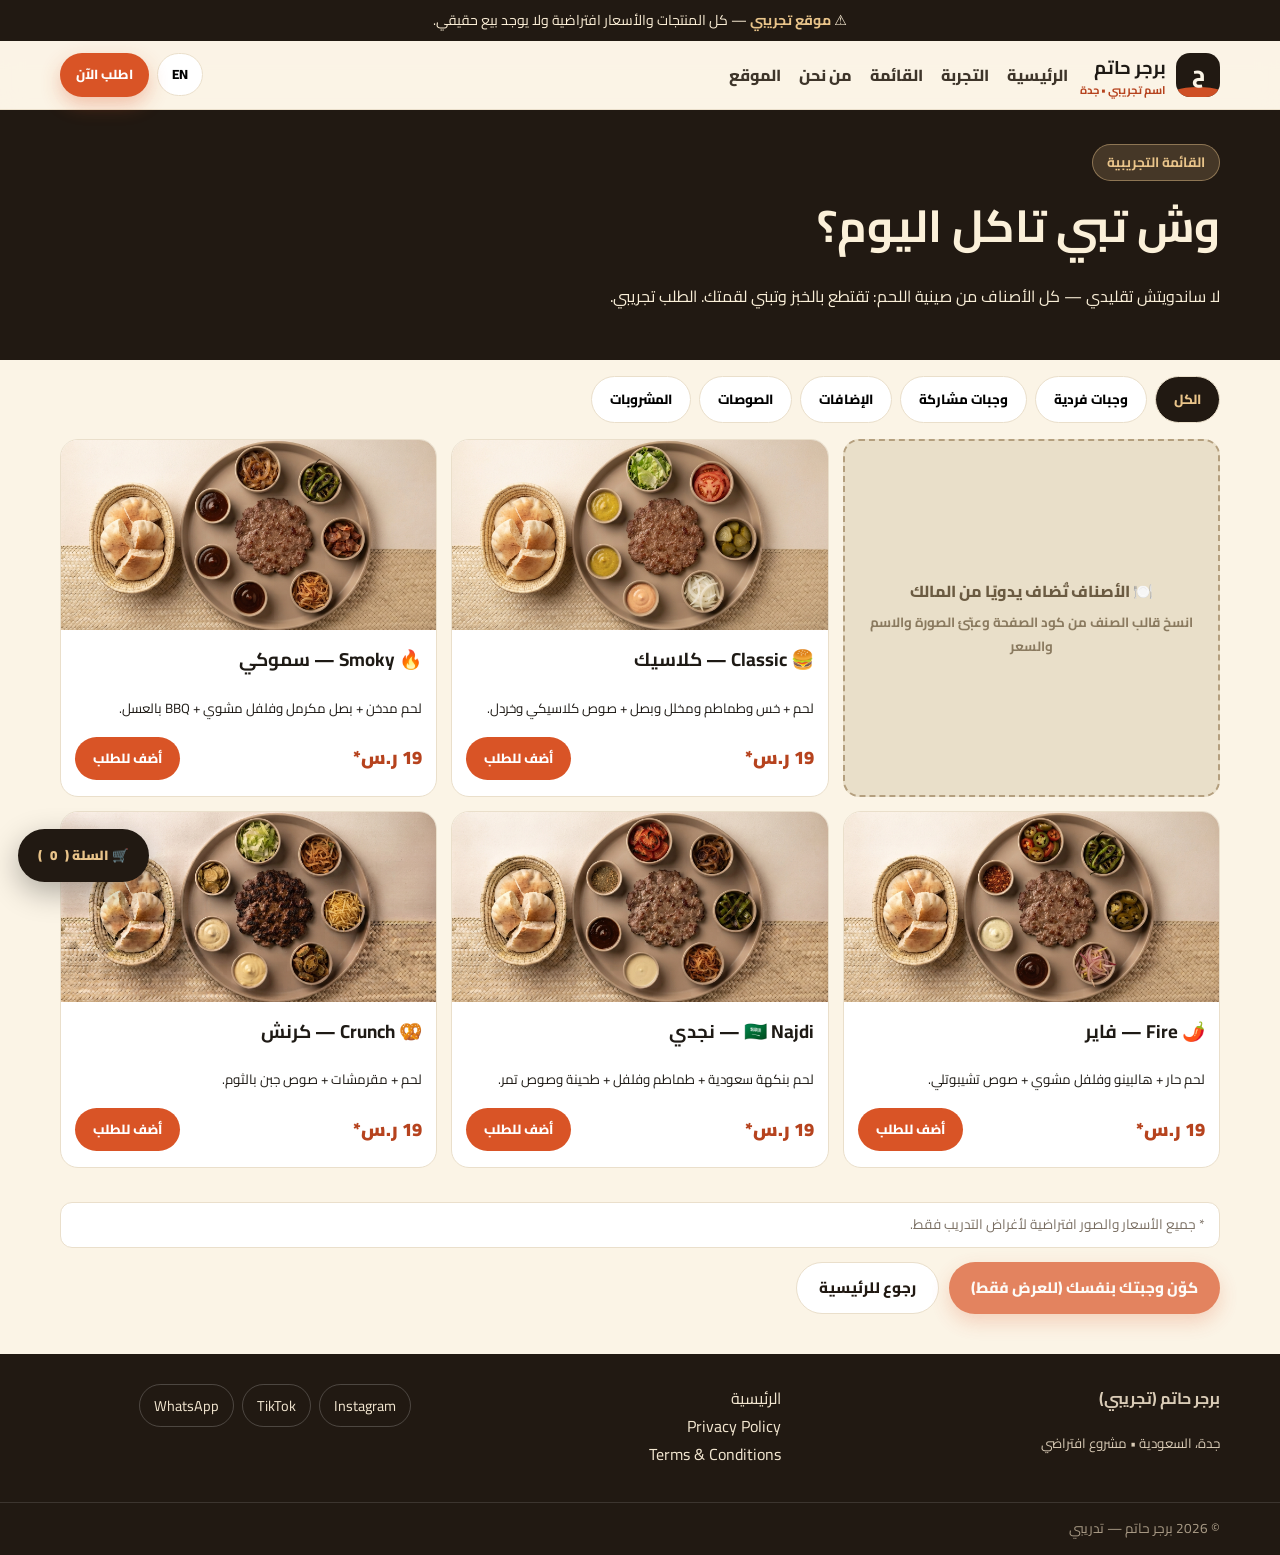
==== menu.html @ 6b9f1166 "استرجاع صندوق ملاحظة الأصناف (تراجع عن الحذف)" ====
<!doctype html>
<html lang="ar" dir="rtl">
<head>
<meta charset="utf-8">
<meta name="viewport" content="width=device-width,initial-scale=1">
<title>القائمة | برجر حاتم برجر جدة (تجريبي)</title>
<meta name="description" content="قائمة تجريبية: وجبات فردية ومشاركة وإضافات وصوصات ومشروبات. الأسعار افتراضية.">
<link href="https://fonts.googleapis.com/css2?family=Cairo:wght@400;500;700;800;900&display=swap" rel="stylesheet">
<link rel="stylesheet" href="assets/css/style.css">
</head>
<body>
<a class="skip-link" href="#main">تخطي للمحتوى</a>
<div class="demo-bar">⚠️ <strong>موقع تجريبي</strong> — كل المنتجات والأسعار افتراضية ولا يوجد بيع حقيقي.</div>
<header class="site-header">
  <div class="container header-inner">
    <a class="brand" href="index.html"><span class="brand-mark"><span>ح</span></span><span><b>برجر حاتم</b><small>اسم تجريبي • جدة</small></span></a>
    <nav class="main-nav"><a href="index.html">الرئيسية</a><a href="index.html#tajriba">التجربة</a><a href="menu.html">القائمة</a><a href="index.html#why">من نحن</a><a href="index.html#place">الموقع</a></nav>
    <div class="header-actions"><button id="langToggle" class="lang-toggle">EN</button><a href="menu.html" class="btn btn-primary btn-sm">اطلب الآن</a><button class="menu-btn" aria-expanded="false" aria-label="فتح القائمة">☰</button></div>
  </div>
  <nav class="mobile-nav"><div class="container"><a href="index.html">الرئيسية</a><a href="menu.html">القائمة</a></div></nav>
</header>

<main id="main">
<div class="page-hero"><div class="container"><span class="badge">القائمة التجريبية</span><h1>وش تبي تاكل اليوم؟</h1><p>لا ساندويتش تقليدي — كل الأصناف من صينية اللحم: تقتطع بالخبز وتبني لقمتك. الطلب تجريبي.</p></div></div>

<div class="container">
<div class="filters" role="tablist" aria-label="تصنيفات القائمة">
<button class="active" data-filter="all">الكل</button>
<button data-filter="single">وجبات فردية</button>
<button data-filter="share">وجبات مشاركة</button>
<button data-filter="extra">الإضافات</button>
<button data-filter="sauce">الصوصات</button>
<button data-filter="drink">المشروبات</button>
</div>

<div class="menu-grid" id="menuGrid">
<!-- لإضافة صنف جديد يدويًا انسخ القالب التالي وعبّئ بياناته (الصورة توضع في assets/img/):
<article class="dish" data-cat="single">
  <img src="assets/img/SANF.jpg" alt="وصف الصورة" loading="lazy">
  <div class="dish-body"><h3>اسم الصنف</h3><p><small>وصف قصير</small></p>
  <div class="dish-meta"><span class="dish-price">00 ر.س*</span>
  <button class="add-btn" data-add="id1" data-name="اسم الصنف" data-price="00">أضف للطلب</button></div></div>
</article>
قيم data-cat المسموحة: single share extra sauce drink
-->
<div class="img-ph">🍽️ الأصناف تُضاف يدويًا من المالك<br><small>انسخ قالب الصنف من كود الصفحة وعبّئ الصورة والاسم والسعر</small></div>
<article class="dish" data-cat="single"><img src="assets/img/classic.jpg" alt="صينية كلاسيك: لحم مشوي مع الخس والطماطم والمخلل والبصل" loading="lazy"><div class="dish-body"><h3>🍔 Classic — كلاسيك</h3><p><small>لحم + خس وطماطم ومخلل وبصل + صوص كلاسيكي وخردل.</small></p><div class="dish-meta"><span class="dish-price">19 ر.س*</span><button class="add-btn" data-add="classic" data-name="Classic — كلاسيك" data-price="19" data-img="assets/img/classic.jpg">أضف للطلب</button></div></div></article>
<article class="dish" data-cat="single"><img src="assets/img/smoky.jpg" alt="صينية سموكي: لحم مدخن مع البصل المكرمل والفلفل المشوي" loading="lazy"><div class="dish-body"><h3>🔥 Smoky — سموكي</h3><p><small>لحم مدخن + بصل مكرمل وفلفل مشوي + BBQ بالعسل.</small></p><div class="dish-meta"><span class="dish-price">19 ر.س*</span><button class="add-btn" data-add="smoky" data-name="Smoky — سموكي" data-price="19" data-img="assets/img/smoky.jpg">أضف للطلب</button></div></div></article>
<article class="dish" data-cat="single"><img src="assets/img/fire.jpg" alt="صينية فاير: لحم حار مع الهالبينو والفلفل المشوي" loading="lazy"><div class="dish-body"><h3>🌶️ Fire — فاير</h3><p><small>لحم حار + هالبينو وفلفل مشوي + صوص تشيبوتلي.</small></p><div class="dish-meta"><span class="dish-price">19 ر.س*</span><button class="add-btn" data-add="fire" data-name="Fire — فاير" data-price="19" data-img="assets/img/fire.jpg">أضف للطلب</button></div></div></article>
<article class="dish" data-cat="single"><img src="assets/img/najdi.jpg" alt="صينية نجدي: لحم بنكهة سعودية مع الطماطم والطحينة" loading="lazy"><div class="dish-body"><h3>🇸🇦 Najdi — نجدي</h3><p><small>لحم بنكهة سعودية + طماطم وفلفل + طحينة وصوص تمر.</small></p><div class="dish-meta"><span class="dish-price">19 ر.س*</span><button class="add-btn" data-add="najdi" data-name="Najdi — نجدي" data-price="19" data-img="assets/img/najdi.jpg">أضف للطلب</button></div></div></article>
<article class="dish" data-cat="single"><img src="assets/img/crunch.jpg" alt="صينية كرنش: لحم مع المخلل المقلي والبصل المقرمش" loading="lazy"><div class="dish-body"><h3>🥨 Crunch — كرنش</h3><p><small>لحم + مقرمشات + صوص جبن بالثوم.</small></p><div class="dish-meta"><span class="dish-price">19 ر.س*</span><button class="add-btn" data-add="crunch" data-name="Crunch — كرنش" data-price="19" data-img="assets/img/crunch.jpg">أضف للطلب</button></div></div></article>
<!-- فردية -->
<!-- مشاركة -->
<!-- إضافات -->
<!-- صوصات -->
<!-- مشروبات -->
</div>
<p class="disclaimer">* جميع الأسعار والصور افتراضية لأغراض التدريب فقط.</p>
<div style="display:flex;gap:10px;margin:10px 0 30px;flex-wrap:wrap"><span class="btn btn-primary" aria-disabled="true" style="opacity:.7;cursor:default">كوّن وجبتك بنفسك (للعرض فقط)</span><a href="index.html" class="btn btn-light">رجوع للرئيسية</a></div>
</div>
</main>

<footer><div class="container footer-grid"><div><b>برجر حاتم (تجريبي)</b><p><small>جدة، السعودية • مشروع افتراضي</small></p></div><div><a href="index.html">الرئيسية</a><br><a href="#">Privacy Policy</a><br><a href="#">Terms & Conditions</a></div><div><div class="socials"><a href="#">Instagram</a><a href="#">TikTok</a><a href="#">WhatsApp</a></div></div></div>
<div class="copy"><div class="container" style="display:flex;justify-content:space-between;flex-wrap:wrap;gap:8px"><span>© <span class="js-year"></span> برجر حاتم — تدريبي</span></div></div></footer>

<button id="cartFab" class="cart-fab">🛒 السلة (<span class="cart-count">0</span>)</button>
<div id="cartDrawer" class="cart-drawer"><div class="cart-head"><b>سلتك (تجريبية)</b><button id="cartClose" class="lang-toggle">إغلاق ✕</button></div><div id="cartItems" class="cart-items"></div><div class="cart-foot"><div style="display:flex;justify-content:space-between;font-weight:900"><span>الإجمالي</span><span class="cart-total">0 ر.س</span></div><a href="order.html" class="btn btn-primary" style="width:100%;margin-top:10px">إتمام الطلب التجريبي</a></div></div>
<div id="toast" class="toast"></div>
<script src="assets/js/main.js"></script>
<script>
document.querySelectorAll('.filters button').forEach(b=>b.addEventListener('click',()=>{
 document.querySelectorAll('.filters button').forEach(x=>x.classList.remove('active'));
 b.classList.add('active');
 const f=b.dataset.filter;
 document.querySelectorAll('#menuGrid .dish').forEach(d=>{
   d.style.display=(f==='all'||d.dataset.cat===f)?'':'none';
 });
}));
</script>
</body>
</html>
---- assets/css/style.css ----
/* مطعم تجريبي — لقمة برجر | Mobile First */
:root{
  --charcoal:#211912;
  --charcoal-2:#2E241A;
  --cream:#FBF4E6;
  --cream-2:#F3E7D1;
  --bread:#E9C48A;
  --accent:#D95426;
  --accent-dark:#B6431E;
  --olive:#5A6B3C;
  --ink:#1E1A15;
  --muted:#7A6F63;
  --card:#FFFFFF;
  --line:#EADFCB;
  --radius:18px;
  --shadow:0 10px 30px rgba(33,25,18,.12);
  --font:"Cairo","Tajawal","IBM Plex Sans Arabic",system-ui,-apple-system,"Segoe UI",Tahoma,Arial,sans-serif;
}
*{box-sizing:border-box}
html{scroll-behavior:smooth}
body{
  margin:0;font-family:var(--font);background:var(--cream);color:var(--ink);
  line-height:1.75;-webkit-font-smoothing:antialiased;
}
[dir="ltr"] body{letter-spacing:0}
img{max-width:100%;display:block}
a{color:inherit}
.container{width:min(1160px,92%);margin-inline:auto}
.skip-link{position:absolute;right:12px;top:-60px;background:var(--charcoal);color:#fff;padding:10px 16px;border-radius:10px;z-index:200;transition:.2s}
.skip-link:focus{top:12px;color:#fff}
/* شريط تجريبي */
.demo-bar{background:var(--charcoal);color:#FBEED6;font-size:.88rem;text-align:center;padding:8px 12px}
.demo-bar strong{color:var(--bread)}
/* هيدر */
.site-header{position:sticky;top:0;z-index:80;background:rgba(251,244,230,.92);backdrop-filter:blur(12px);border-bottom:1px solid var(--line)}
.header-inner{display:flex;align-items:center;gap:12px;padding:12px 0}
.brand{display:flex;align-items:center;gap:10px;text-decoration:none;font-weight:900}
.brand-mark{width:44px;height:44px;border-radius:14px;background:var(--charcoal);color:var(--cream);display:grid;place-items:center;font-weight:900;font-size:1.3rem;position:relative;overflow:hidden}
.brand-mark::after{content:"";position:absolute;inset:auto -10px -12px -10px;height:22px;background:var(--accent);border-radius:50% 50% 0 0;opacity:.95}
.brand-mark span{position:relative;z-index:1}
.brand small{display:block;font-weight:700;font-size:.7rem;color:var(--accent-dark);line-height:1;margin-top:2px}
.brand b{font-size:1.15rem;line-height:1}
.main-nav{display:none}
.header-actions{margin-inline-start:auto;display:flex;gap:8px;align-items:center}
.header-actions .btn{font-size:.82rem;padding:10px 16px;min-height:44px}
.btn{display:inline-flex;align-items:center;justify-content:center;gap:8px;border:0;cursor:pointer;text-decoration:none;font-family:inherit;font-weight:800;border-radius:999px;padding:12px 22px;font-size:.95rem;white-space:nowrap;transition:transform .15s ease,box-shadow .2s,background .2s;min-height:48px}
.btn:active{transform:scale(.97)}
.btn-primary{background:var(--accent);color:#fff;box-shadow:0 8px 20px rgba(217,84,38,.32)}
.btn-primary:hover{background:var(--accent-dark)}
.btn-ghost{background:transparent;color:var(--charcoal);border:2px solid var(--charcoal)}
.btn-ghost:hover{background:var(--charcoal);color:var(--cream)}
.btn-light{background:#fff;color:var(--charcoal);border:1px solid var(--line)}
.btn-sm{padding:9px 16px;min-height:42px;font-size:.9rem}
.lang-toggle{background:#fff;border:1px solid var(--line);border-radius:999px;padding:8px 14px;font-weight:800;cursor:pointer;font-family:inherit}
.menu-btn{background:var(--charcoal);color:#fff;border:0;border-radius:12px;width:48px;height:48px;font-size:1.3rem;cursor:pointer}
.mobile-nav{display:none;border-top:1px solid var(--line);background:var(--cream);padding:10px 4%}
.mobile-nav.open{display:block}
.mobile-nav a{display:block;padding:12px 8px;text-decoration:none;font-weight:800;border-bottom:1px dashed var(--line)}
/* هيرو */
.hero{position:relative;overflow:hidden;background:linear-gradient(180deg,#241B11 0%,#332515 60%,#FBF4E6 60%,#FBF4E6 100%)}
.hero-grid{display:grid;gap:22px;padding:28px 0 10px}
.hero-copy{color:#FDF6E8}
.badge{display:inline-flex;align-items:center;gap:8px;background:rgba(233,196,138,.18);border:1px solid rgba(233,196,138,.45);color:var(--bread);border-radius:999px;padding:6px 14px;font-size:.85rem;font-weight:700}
.hero h1{font-size:clamp(2.2rem,8vw,3.6rem);line-height:1.15;margin:14px 0 4px;font-weight:900}
.hero h1 .accent{color:var(--bread)}
.hero-sub{font-size:clamp(1.15rem,4.5vw,1.6rem);font-weight:800;color:#fff;margin:0}
.hero-desc{color:#EADFCB;font-size:.98rem;max-width:34rem}
.hero-ctas{display:flex;gap:10px;flex-wrap:wrap;margin-top:16px}
.hero-ctas .btn-ghost{border-color:var(--bread);color:var(--bread)}
.hero-ctas .btn-ghost:hover{background:var(--bread);color:var(--charcoal)}
.hero-points{display:flex;gap:8px;flex-wrap:wrap;margin-top:16px;list-style:none;padding:0}
.hero-points li{background:rgba(255,255,255,.1);border:1px solid rgba(255,255,255,.18);padding:6px 12px;border-radius:999px;font-size:.85rem;color:#FFF3DD}
.hero-media{position:relative}
.hero-media img{border-radius:22px;box-shadow:var(--shadow);aspect-ratio:4/3.4;object-fit:cover;width:100%}
.hero-card{position:absolute;bottom:-18px;right:12px;left:12px;background:#fff;border-radius:16px;box-shadow:var(--shadow);display:flex;gap:12px;align-items:center;padding:12px 14px;border:1px solid var(--line)}
.hero-card img{width:64px;height:64px;border-radius:12px;object-fit:cover}
.hero-card b{display:block;line-height:1.3}
.hero-card small{color:var(--muted)}
.price-chip{background:var(--charcoal);color:var(--bread);font-weight:900;border-radius:999px;padding:6px 12px;white-space:nowrap}
/* شريط فهم سريع */
.quick-strip{background:#fff;border-block:1px solid var(--line)}
.quick-grid{display:flex;gap:8px;padding:12px 0;overflow-x:auto;scrollbar-width:none}
.quick-grid::-webkit-scrollbar{display:none}
.quick-item{display:inline-flex;gap:6px;align-items:center;background:transparent;border:0;border-bottom:2px solid var(--line);border-radius:0;padding:6px 4px;font-weight:700;font-size:.78rem;white-space:nowrap;flex-shrink:0;color:#5B4F3F}
.quick-item i{display:none}
/* أقسام */
section.block{padding:40px 0}
.kicker{color:var(--accent-dark);font-weight:900;letter-spacing:.2px;font-size:.9rem}
h2.title{font-size:clamp(1.4rem,5.5vw,2.1rem);line-height:1.3;margin:6px 0 8px;font-weight:900}
.lead{color:#4E463C;max-width:44rem;font-size:.95rem}
.grid-3{display:grid;gap:14px;margin-top:22px}
.step-card{background:#fff;border:1px solid var(--line);border-radius:var(--radius);overflow:hidden;box-shadow:var(--shadow);transition:transform .2s}
.step-card:hover{transform:translateY(-4px)}
.step-card img{height:210px;width:100%;object-fit:cover}
.step-body{padding:16px 16px 18px}
.step-num{font-weight:900;color:var(--accent);font-size:.9rem}
.step-body h3{margin:4px 0 6px;font-size:1.25rem}
.note-line{margin-top:16px;background:var(--charcoal);color:var(--bread);border-radius:14px;padding:12px 16px;font-weight:800;text-align:center}
/* وجبة جماعية */
.shared{background:var(--charcoal);color:#F7EDD8;border-radius:28px;overflow:hidden}
.shared-grid{display:grid;gap:0}
.shared img{width:100%;height:320px;object-fit:cover}
.shared-copy{padding:26px 22px}
.shared-copy h2{color:#fff}
.pills{display:flex;gap:8px;flex-wrap:wrap;margin-top:14px}
.pills span{border:1px solid rgba(233,196,138,.5);color:var(--bread);border-radius:999px;padding:7px 14px;font-size:.9rem;font-weight:700}
/* مكونات */
.ing-grid{display:grid;grid-template-columns:repeat(2,1fr);gap:12px;margin-top:20px}
.ing{background:#fff;border:1px solid var(--line);border-radius:16px;padding:12px;display:flex;gap:12px;align-items:center;opacity:0;transform:translateY(18px);transition:.6s}
.ing.visible{opacity:1;transform:none}
.ing img{width:62px;height:62px;border-radius:14px;object-fit:cover;flex-shrink:0}
.ing b{display:block;line-height:1.3}
.ing small{color:var(--muted);font-size:.85rem}
.formula{text-align:center;margin-top:18px;font-weight:900;font-size:1.2rem;background:#fff;border:1px dashed var(--accent);border-radius:14px;padding:12px;color:var(--accent-dark)}
/* مزاج */
.mood{background:linear-gradient(180deg,#FBF4E6,#F6E9D2);border-block:1px solid var(--line)}
.mood-tabs{display:flex;gap:8px;overflow:auto;padding:6px 2px 12px;scrollbar-width:none}
.mood-tabs button{flex-shrink:0;border:1px solid var(--line);background:#fff;border-radius:999px;padding:10px 18px;font-family:inherit;font-weight:800;cursor:pointer;min-height:46px}
.mood-tabs button.active{background:var(--charcoal);color:var(--bread);border-color:var(--charcoal)}
.mood-card{background:#fff;border-radius:20px;overflow:hidden;display:grid;box-shadow:var(--shadow);border:1px solid var(--line)}
.mood-card img{min-height:240px;object-fit:cover;width:100%;height:100%}
.mood-info{padding:20px}
.mood-info h3{margin:0 0 8px;font-size:1.5rem}
.tags{display:flex;gap:6px;flex-wrap:wrap;margin-top:12px}
.tags span{background:var(--cream);border:1px solid var(--line);border-radius:999px;padding:4px 12px;font-size:.85rem}
/* لماذا */
.why-grid{display:grid;gap:12px;margin-top:20px}
.why{background:#fff;border:1px solid var(--line);border-radius:16px;padding:16px;display:flex;gap:12px}
.why i{width:46px;height:46px;border-radius:14px;background:#FFF0DF;display:grid;place-items:center;font-size:1.4rem;font-style:normal;flex-shrink:0}
/* أسعار */
.price-grid{display:grid;gap:14px;margin-top:20px}
.price-card{background:#fff;border:1px solid var(--line);border-radius:20px;padding:20px;position:relative;box-shadow:var(--shadow)}
.price-card.featured{background:var(--charcoal);color:#FBEFD9;border-color:var(--charcoal);transform:scale(1.01)}
.price-card h3{margin:0}
.price{font-size:2.2rem;font-weight:900;margin:8px 0}
.price small{font-size:1rem;font-weight:700}
.price-card ul{padding:0;list-style:none;margin:12px 0;color:inherit}
.price-card ul li{padding:6px 0;border-bottom:1px dashed var(--line)}
.disclaimer{font-size:.85rem;color:var(--muted);background:#fff;border:1px solid var(--line);border-radius:12px;padding:10px 14px;margin-top:14px}
/* آراء */
.reviews-grid{display:grid;gap:12px;margin-top:20px}
.review{background:#fff;border:1px solid var(--line);border-radius:16px;padding:16px}
.stars{color:#E9A100;letter-spacing:2px}
.demo-note{display:inline-block;background:#FFF3CD;border:1px solid #EAC84B;color:#6B5A00;border-radius:999px;padding:3px 12px;font-size:.8rem;font-weight:800;margin-bottom:8px}
/* مكان */
.place-grid{display:grid;gap:14px}
.map-ph{background:#E8DDC6;border:2px dashed #B9A888;border-radius:18px;min-height:280px;display:grid;place-items:center;text-align:center;padding:24px;color:#5B4F3F}
/* CTA */
.cta{background:linear-gradient(135deg,var(--accent) 0%,#F07A3A 55%,#E9C48A 130%);border-radius:26px;color:#fff;padding:34px 22px;text-align:center;box-shadow:var(--shadow)}
.cta h2{font-size:clamp(1.6rem,6vw,2.6rem);margin:0 0 8px}
.cta p{color:#FFF3E6}
.cta-row{display:flex;gap:10px;justify-content:center;flex-wrap:wrap;margin-top:16px}
.cta .btn-primary{background:var(--charcoal);box-shadow:none}
.cta .btn-ghost{border-color:#fff;color:#fff}
/* فوتر */
footer{background:var(--charcoal);color:#D9CBB6;margin-top:40px}
.footer-grid{display:grid;gap:18px;padding:30px 0}
footer a{color:#F3E7D1;text-decoration:none}
.socials{display:flex;gap:8px;flex-wrap:wrap}
.socials a{border:1px solid rgba(255,255,255,.2);border-radius:999px;padding:8px 14px;font-size:.9rem}
.copy{border-top:1px solid rgba(255,255,255,.12);padding:14px 0;font-size:.85rem;color:#A99B86;display:flex;gap:10px;flex-wrap:wrap;justify-content:space-between}
/* سلة */
.cart-fab{position:fixed;bottom:18px;left:18px;z-index:90;background:var(--charcoal);color:var(--bread);border:0;border-radius:999px;padding:14px 20px;font-family:inherit;font-weight:900;cursor:pointer;box-shadow:0 10px 30px rgba(0,0,0,.3);display:flex;gap:8px;align-items:center}
.cart-drawer{position:fixed;inset:auto 0 0 0;z-index:100;background:#fff;border-radius:22px 22px 0 0;box-shadow:0 -10px 40px rgba(0,0,0,.25);max-height:82vh;display:none;flex-direction:column;overflow:hidden}
.cart-drawer.open{display:flex}
.cart-head{display:flex;align-items:center;justify-content:space-between;padding:16px 18px;border-bottom:1px solid var(--line)}
.cart-items{overflow:auto;padding:12px 18px;display:grid;gap:10px}
.cart-item{display:flex;gap:10px;align-items:center;border:1px solid var(--line);border-radius:14px;padding:8px}
.cart-item img{width:56px;height:56px;border-radius:10px;object-fit:cover}
.cart-foot{padding:14px 18px;border-top:1px solid var(--line);background:var(--cream)}
.toast{position:fixed;bottom:82px;right:50%;transform:translateX(50%) scale(.9);background:var(--charcoal);color:#fff;padding:10px 18px;border-radius:999px;opacity:0;transition:.25s;z-index:120;font-weight:700;white-space:nowrap}
.toast.show{opacity:1;transform:translateX(50%) scale(1)}
/* صفحات */
.page-hero{background:var(--charcoal);color:#FBF0D9;padding:34px 0}
.page-hero h1{margin:6px 0;font-size:clamp(1.8rem,7vw,2.8rem)}
.filters{display:flex;gap:8px;overflow:auto;padding:16px 0;position:sticky;top:64px;background:var(--cream);z-index:20}
.filters button{flex-shrink:0;border-radius:999px;border:1px solid var(--line);background:#fff;padding:10px 18px;font-family:inherit;font-weight:800;cursor:pointer}
.filters button.active{background:var(--charcoal);color:var(--bread)}
.menu-grid{display:grid;gap:14px;padding-bottom:20px}
.dish{background:#fff;border:1px solid var(--line);border-radius:18px;overflow:hidden;transition:transform .18s}
.dish:hover{transform:translateY(-3px)}
.dish img{height:190px;width:100%;object-fit:cover}
.dish-body{padding:14px 14px 16px}
.dish-body h3{margin:0 0 4px}
.dish-meta{display:flex;align-items:center;justify-content:space-between;margin-top:10px}
.dish-price{font-weight:900;font-size:1.15rem;color:var(--accent-dark)}
.add-btn{background:var(--accent);color:#fff;border:0;border-radius:999px;padding:9px 18px;font-family:inherit;font-weight:800;cursor:pointer;min-height:42px}
.add-btn:hover{background:var(--accent-dark)}
/* طلب */
.order-grid{display:grid;gap:14px;margin:18px 0 30px}
.opt-card{background:#fff;border:1px solid var(--line);border-radius:18px;padding:16px}
.opt-card h3{margin:0 0 10px}
.chips{display:flex;gap:8px;flex-wrap:wrap}
.chips label{border:1px solid var(--line);border-radius:999px;padding:8px 14px;cursor:pointer;font-weight:700;background:var(--cream)}
.chips input{display:none}
.chips input:checked + span{font-weight:900}
.chips label:has(input:checked){background:var(--charcoal);color:var(--bread);border-color:var(--charcoal)}
input[type=range]{width:100%;accent-color:var(--accent)}
.summary{position:sticky;bottom:12px;background:var(--charcoal);color:#FBEED6;border-radius:18px;padding:18px;box-shadow:var(--shadow)}
.summary img{border-radius:14px;height:170px;width:100%;object-fit:cover}
.total-row{display:flex;justify-content:space-between;font-weight:900;font-size:1.2rem;margin-top:10px}
/* reveal */
.reveal{opacity:0;transform:translateY(22px);transition:.7s}
.reveal.visible{opacity:1;transform:none}
:focus-visible{outline:3px solid var(--accent);outline-offset:2px}
/* تركيز على أجزاء صورة الصينية */
.focus-meat{object-position:48% 58%}
.focus-bowls{object-position:22% 52%}
.focus-bread{object-position:86% 78%}
.focus-bite{object-position:84% 28%}
.focus-cheese{object-position:55% 74%}
/* صندوق صورة مؤقت: يبدّله المالك بصورته يدويًا */
.img-ph{background:#E9DFC9;border:2px dashed #B49F7E;border-radius:16px;min-height:180px;display:flex;flex-direction:column;gap:6px;align-items:center;justify-content:center;text-align:center;color:#6B5B42;font-weight:800;padding:24px}
.img-ph small{font-weight:700;color:#8A7A5F}
@media(min-width:760px){
  .main-nav{display:flex;gap:18px;align-items:center}
  .main-nav a{text-decoration:none;font-weight:800;color:#3E352A}
  .main-nav a:hover{color:var(--accent-dark)}
  .menu-btn,.mobile-nav{display:none!important}
  .hero-grid{grid-template-columns:1.05fr .95fr;align-items:center;padding:44px 0 30px}
  .hero-card{bottom:18px}
  .quick-grid{justify-content:center;flex-wrap:wrap;overflow:visible}
  .grid-3{grid-template-columns:repeat(3,1fr)}
  .shared-grid{grid-template-columns:1fr 1fr;align-items:stretch}
  .shared img{height:100%;min-height:420px}
  .ing-grid{grid-template-columns:repeat(3,1fr)}
  .mood-card{grid-template-columns:1fr 1fr}
  .why-grid{grid-template-columns:repeat(2,1fr)}
  .price-grid{grid-template-columns:repeat(3,1fr)}
  .reviews-grid{grid-template-columns:repeat(3,1fr)}
  .place-grid{grid-template-columns:1fr 1fr}
  .footer-grid{grid-template-columns:1.2fr 1fr 1fr}
  .menu-grid{grid-template-columns:repeat(3,1fr)}
  .order-grid{grid-template-columns:1.4fr .8fr;align-items:start}
  .cart-drawer{inset:auto auto 0 0;width:420px;border-radius:0}
}
@media(min-width:1100px){
  .ing-grid{grid-template-columns:repeat(5,1fr)}
  .ing:nth-child(n){grid-column:span 1}
}
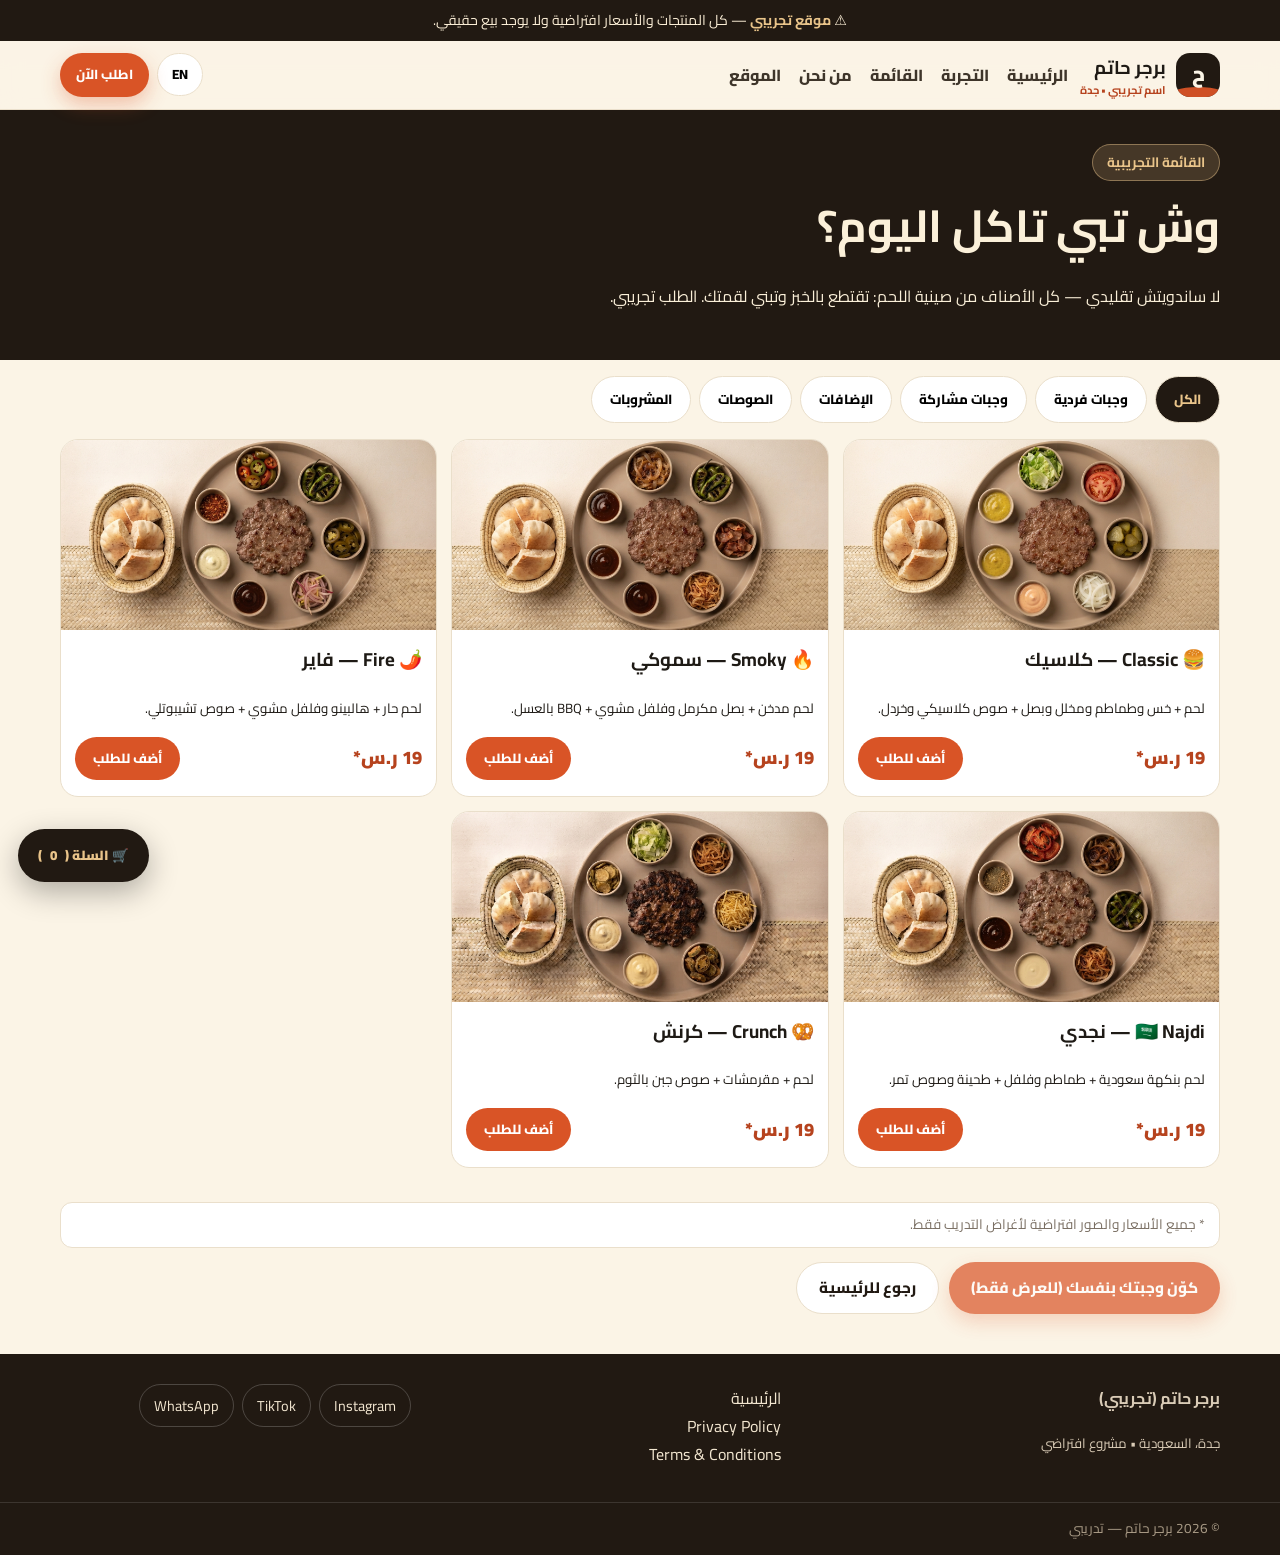
==== commit 40ffb20e: "حذف صندوق ملاحظة الأصناف من القائمة" ====
--- a/menu.html
+++ b/menu.html
@@ -34,16 +34,6 @@
 </div>
 
 <div class="menu-grid" id="menuGrid">
-<!-- لإضافة صنف جديد يدويًا انسخ القالب التالي وعبّئ بياناته (الصورة توضع في assets/img/):
-<article class="dish" data-cat="single">
-  <img src="assets/img/SANF.jpg" alt="وصف الصورة" loading="lazy">
-  <div class="dish-body"><h3>اسم الصنف</h3><p><small>وصف قصير</small></p>
-  <div class="dish-meta"><span class="dish-price">00 ر.س*</span>
-  <button class="add-btn" data-add="id1" data-name="اسم الصنف" data-price="00">أضف للطلب</button></div></div>
-</article>
-قيم data-cat المسموحة: single share extra sauce drink
--->
-<div class="img-ph">🍽️ الأصناف تُضاف يدويًا من المالك<br><small>انسخ قالب الصنف من كود الصفحة وعبّئ الصورة والاسم والسعر</small></div>
 <article class="dish" data-cat="single"><img src="assets/img/classic.jpg" alt="صينية كلاسيك: لحم مشوي مع الخس والطماطم والمخلل والبصل" loading="lazy"><div class="dish-body"><h3>🍔 Classic — كلاسيك</h3><p><small>لحم + خس وطماطم ومخلل وبصل + صوص كلاسيكي وخردل.</small></p><div class="dish-meta"><span class="dish-price">19 ر.س*</span><button class="add-btn" data-add="classic" data-name="Classic — كلاسيك" data-price="19" data-img="assets/img/classic.jpg">أضف للطلب</button></div></div></article>
 <article class="dish" data-cat="single"><img src="assets/img/smoky.jpg" alt="صينية سموكي: لحم مدخن مع البصل المكرمل والفلفل المشوي" loading="lazy"><div class="dish-body"><h3>🔥 Smoky — سموكي</h3><p><small>لحم مدخن + بصل مكرمل وفلفل مشوي + BBQ بالعسل.</small></p><div class="dish-meta"><span class="dish-price">19 ر.س*</span><button class="add-btn" data-add="smoky" data-name="Smoky — سموكي" data-price="19" data-img="assets/img/smoky.jpg">أضف للطلب</button></div></div></article>
 <article class="dish" data-cat="single"><img src="assets/img/fire.jpg" alt="صينية فاير: لحم حار مع الهالبينو والفلفل المشوي" loading="lazy"><div class="dish-body"><h3>🌶️ Fire — فاير</h3><p><small>لحم حار + هالبينو وفلفل مشوي + صوص تشيبوتلي.</small></p><div class="dish-meta"><span class="dish-price">19 ر.س*</span><button class="add-btn" data-add="fire" data-name="Fire — فاير" data-price="19" data-img="assets/img/fire.jpg">أضف للطلب</button></div></div></article>
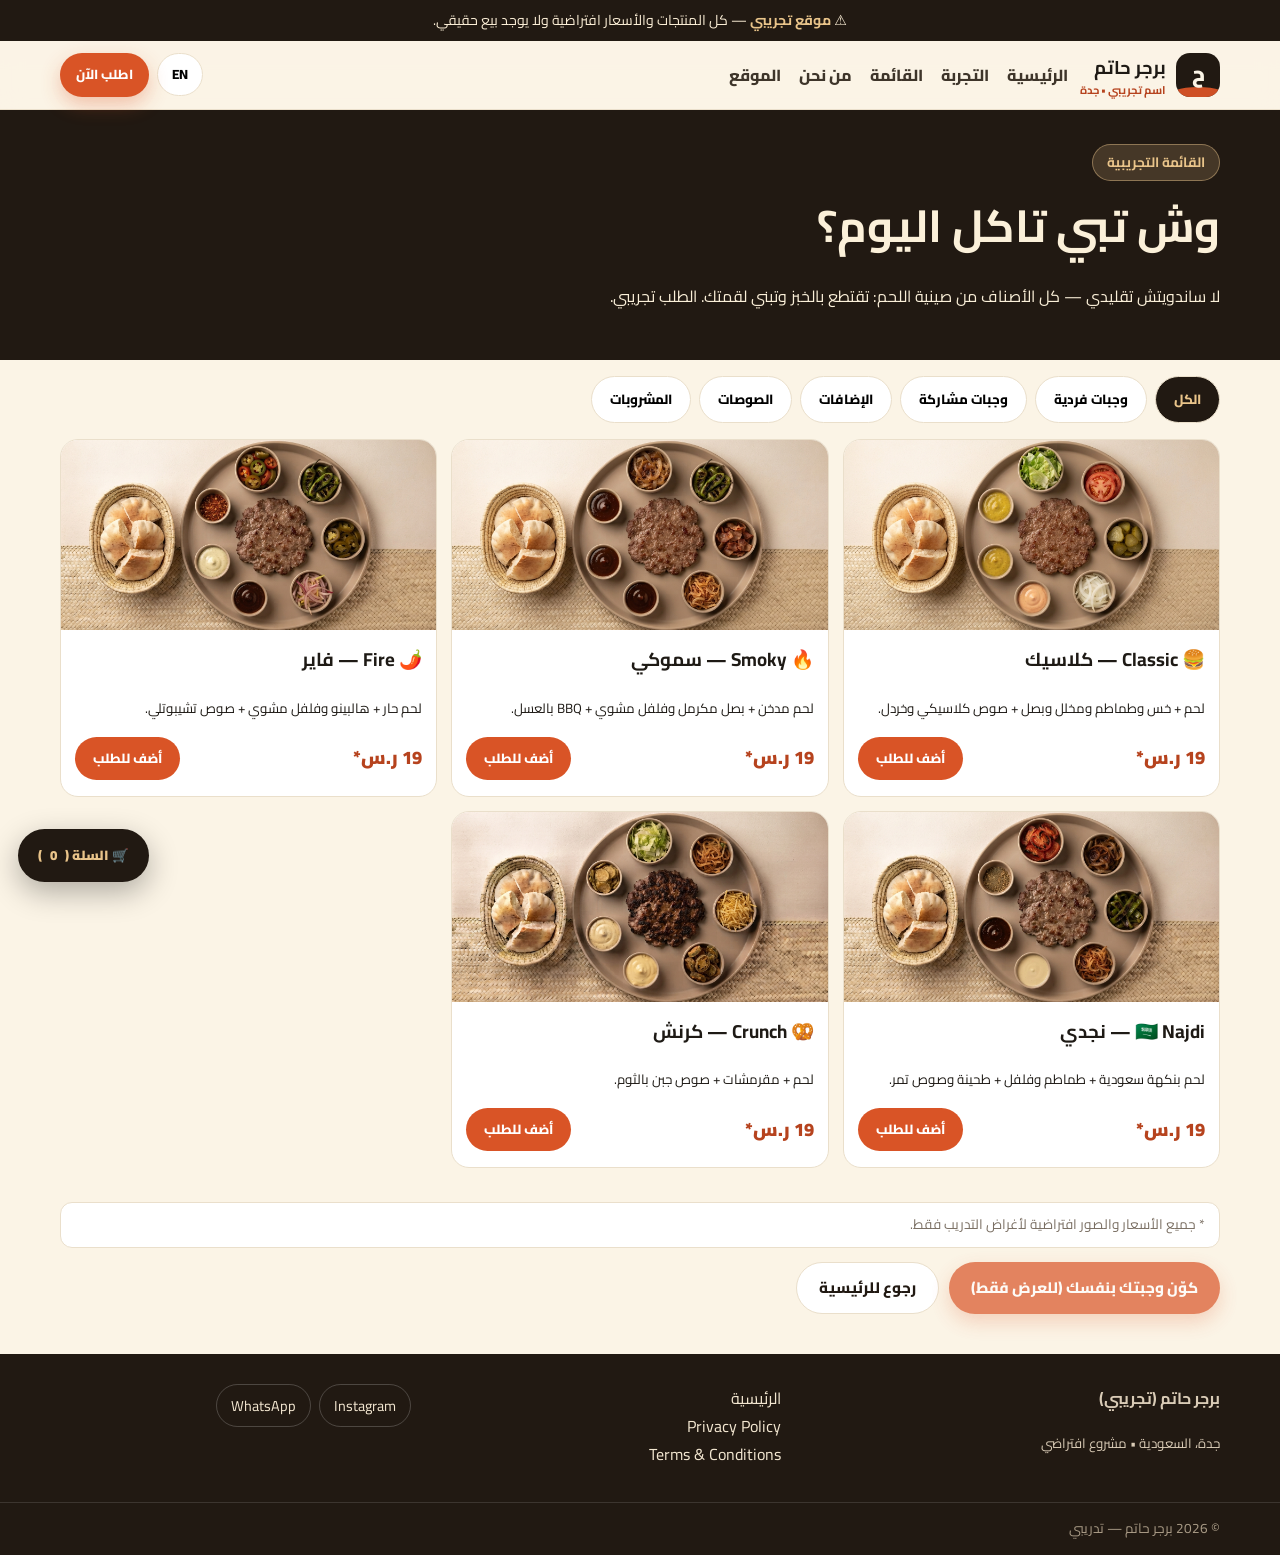
==== commit 1744293d: "الفوتر: حذف اطلب الآن وتيك توك + رابط واتساب حقيقي" ====
--- a/menu.html
+++ b/menu.html
@@ -50,11 +50,11 @@
 </div>
 </main>
 
-<footer><div class="container footer-grid"><div><b>برجر حاتم (تجريبي)</b><p><small>جدة، السعودية • مشروع افتراضي</small></p></div><div><a href="index.html">الرئيسية</a><br><a href="#">Privacy Policy</a><br><a href="#">Terms & Conditions</a></div><div><div class="socials"><a href="#">Instagram</a><a href="#">TikTok</a><a href="#">WhatsApp</a></div></div></div>
+<footer><div class="container footer-grid"><div><b>برجر حاتم (تجريبي)</b><p><small>جدة، السعودية • مشروع افتراضي</small></p></div><div><a href="index.html">الرئيسية</a><br><a href="#">Privacy Policy</a><br><a href="#">Terms & Conditions</a></div><div><div class="socials"><a href="#">Instagram</a><a href="https://wa.me/966507044082">WhatsApp</a></div></div></div>
 <div class="copy"><div class="container" style="display:flex;justify-content:space-between;flex-wrap:wrap;gap:8px"><span>© <span class="js-year"></span> برجر حاتم — تدريبي</span></div></div></footer>
 
 <button id="cartFab" class="cart-fab">🛒 السلة (<span class="cart-count">0</span>)</button>
-<div id="cartDrawer" class="cart-drawer"><div class="cart-head"><b>سلتك (تجريبية)</b><button id="cartClose" class="lang-toggle">إغلاق ✕</button></div><div id="cartItems" class="cart-items"></div><div class="cart-foot"><div style="display:flex;justify-content:space-between;font-weight:900"><span>الإجمالي</span><span class="cart-total">0 ر.س</span></div><a href="order.html" class="btn btn-primary" style="width:100%;margin-top:10px">إتمام الطلب التجريبي</a></div></div>
+<div id="cartDrawer" class="cart-drawer"><div class="cart-head"><b>سلتك (تجريبية)</b><button id="cartClose" class="lang-toggle">إغلاق ✕</button></div><div id="cartItems" class="cart-items"></div><div class="cart-foot"><div style="display:flex;justify-content:space-between;font-weight:900"><span>الإجمالي</span><span class="cart-total">0 ر.س</span></div><button id="checkoutBtn" class="btn btn-primary" style="width:100%;margin-top:10px">إتمام الطلب التجريبي</button></div></div>
 <div id="toast" class="toast"></div>
 <script src="assets/js/main.js"></script>
 <script>
--- a/assets/css/style.css
+++ b/assets/css/style.css
@@ -89,6 +89,12 @@
 h2.title{font-size:clamp(1.4rem,5.5vw,2.1rem);line-height:1.3;margin:6px 0 8px;font-weight:900}
 .lead{color:#4E463C;max-width:44rem;font-size:.95rem}
 .grid-3{display:grid;gap:14px;margin-top:22px}
+.steps5{display:grid;gap:10px;margin-top:22px}
+.step5{background:#fff;border:1px solid var(--line);border-radius:16px;padding:10px;text-align:center;box-shadow:var(--shadow)}
+.step5 img{width:100%;height:110px;object-fit:cover;border-radius:10px;margin-bottom:8px}
+.step5 .n{display:inline-grid;place-items:center;width:38px;height:38px;border-radius:50%;background:var(--charcoal);color:var(--bread);font-weight:900;font-size:1.05rem;margin-bottom:8px}
+.step5 h3{margin:0 0 4px;font-size:1.02rem}
+.step5 p{margin:0;font-size:.85rem;color:#4E463C}
 .step-card{background:#fff;border:1px solid var(--line);border-radius:var(--radius);overflow:hidden;box-shadow:var(--shadow);transition:transform .2s}
 .step-card:hover{transform:translateY(-4px)}
 .step-card img{height:210px;width:100%;object-fit:cover}
@@ -221,6 +227,7 @@
   .hero-card{bottom:18px}
   .quick-grid{justify-content:center;flex-wrap:wrap;overflow:visible}
   .grid-3{grid-template-columns:repeat(3,1fr)}
+  .steps5{grid-template-columns:repeat(5,1fr)}
   .shared-grid{grid-template-columns:1fr 1fr;align-items:stretch}
   .shared img{height:100%;min-height:420px}
   .ing-grid{grid-template-columns:repeat(3,1fr)}
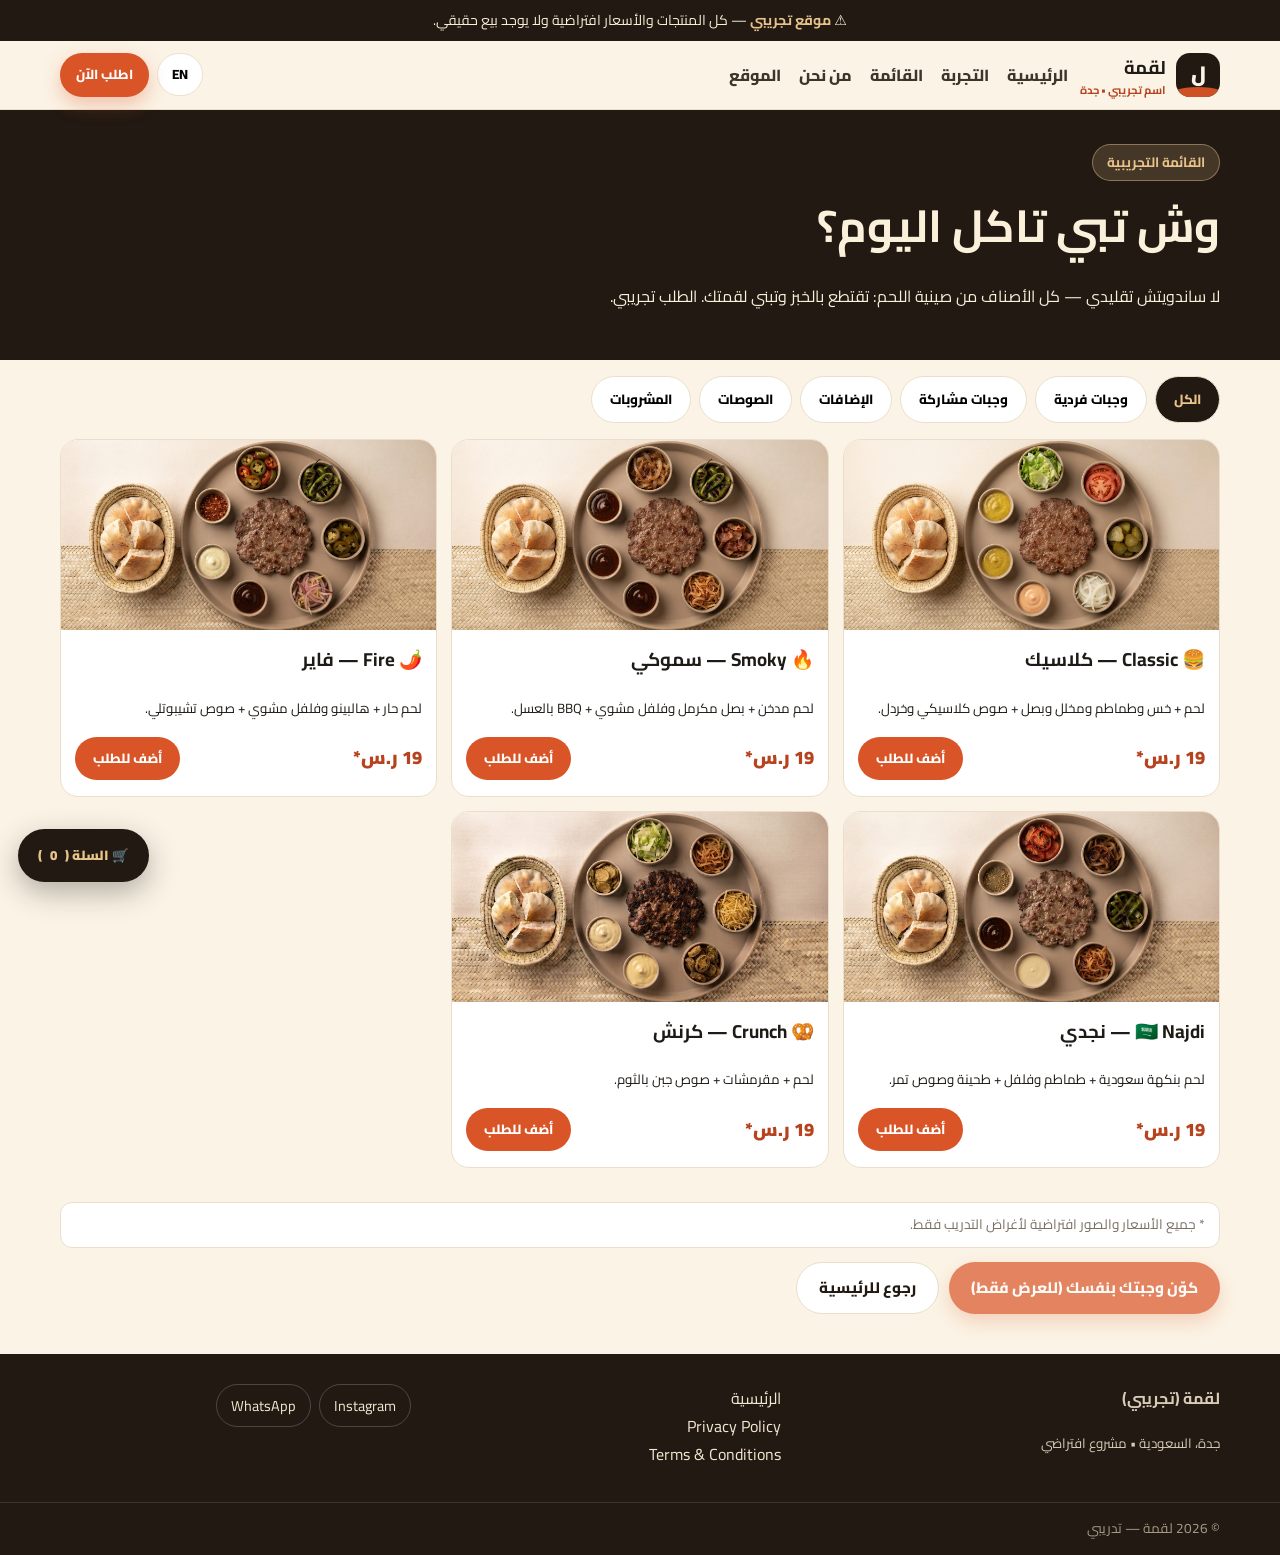
==== commit 39b983e3: "إعادة تسمية المشروع إلى لقمة" ====
--- a/menu.html
+++ b/menu.html
@@ -3,7 +3,7 @@
 <head>
 <meta charset="utf-8">
 <meta name="viewport" content="width=device-width,initial-scale=1">
-<title>القائمة | برجر حاتم برجر جدة (تجريبي)</title>
+<title>القائمة | لقمة جدة (تجريبي)</title>
 <meta name="description" content="قائمة تجريبية: وجبات فردية ومشاركة وإضافات وصوصات ومشروبات. الأسعار افتراضية.">
 <link href="https://fonts.googleapis.com/css2?family=Cairo:wght@400;500;700;800;900&display=swap" rel="stylesheet">
 <link rel="stylesheet" href="assets/css/style.css">
@@ -13,7 +13,7 @@
 <div class="demo-bar">⚠️ <strong>موقع تجريبي</strong> — كل المنتجات والأسعار افتراضية ولا يوجد بيع حقيقي.</div>
 <header class="site-header">
   <div class="container header-inner">
-    <a class="brand" href="index.html"><span class="brand-mark"><span>ح</span></span><span><b>برجر حاتم</b><small>اسم تجريبي • جدة</small></span></a>
+    <a class="brand" href="index.html"><span class="brand-mark"><span>ل</span></span><span><b>لقمة</b><small>اسم تجريبي • جدة</small></span></a>
     <nav class="main-nav"><a href="index.html">الرئيسية</a><a href="index.html#tajriba">التجربة</a><a href="menu.html">القائمة</a><a href="index.html#why">من نحن</a><a href="index.html#place">الموقع</a></nav>
     <div class="header-actions"><button id="langToggle" class="lang-toggle">EN</button><a href="menu.html" class="btn btn-primary btn-sm">اطلب الآن</a><button class="menu-btn" aria-expanded="false" aria-label="فتح القائمة">☰</button></div>
   </div>
@@ -50,8 +50,8 @@
 </div>
 </main>
 
-<footer><div class="container footer-grid"><div><b>برجر حاتم (تجريبي)</b><p><small>جدة، السعودية • مشروع افتراضي</small></p></div><div><a href="index.html">الرئيسية</a><br><a href="#">Privacy Policy</a><br><a href="#">Terms & Conditions</a></div><div><div class="socials"><a href="#">Instagram</a><a href="https://wa.me/966507044082">WhatsApp</a></div></div></div>
-<div class="copy"><div class="container" style="display:flex;justify-content:space-between;flex-wrap:wrap;gap:8px"><span>© <span class="js-year"></span> برجر حاتم — تدريبي</span></div></div></footer>
+<footer><div class="container footer-grid"><div><b>لقمة (تجريبي)</b><p><small>جدة، السعودية • مشروع افتراضي</small></p></div><div><a href="index.html">الرئيسية</a><br><a href="#">Privacy Policy</a><br><a href="#">Terms & Conditions</a></div><div><div class="socials"><a href="#">Instagram</a><a href="https://wa.me/966507044082">WhatsApp</a></div></div></div>
+<div class="copy"><div class="container" style="display:flex;justify-content:space-between;flex-wrap:wrap;gap:8px"><span>© <span class="js-year"></span> لقمة — تدريبي</span></div></div></footer>
 
 <button id="cartFab" class="cart-fab">🛒 السلة (<span class="cart-count">0</span>)</button>
 <div id="cartDrawer" class="cart-drawer"><div class="cart-head"><b>سلتك (تجريبية)</b><button id="cartClose" class="lang-toggle">إغلاق ✕</button></div><div id="cartItems" class="cart-items"></div><div class="cart-foot"><div style="display:flex;justify-content:space-between;font-weight:900"><span>الإجمالي</span><span class="cart-total">0 ر.س</span></div><button id="checkoutBtn" class="btn btn-primary" style="width:100%;margin-top:10px">إتمام الطلب التجريبي</button></div></div>
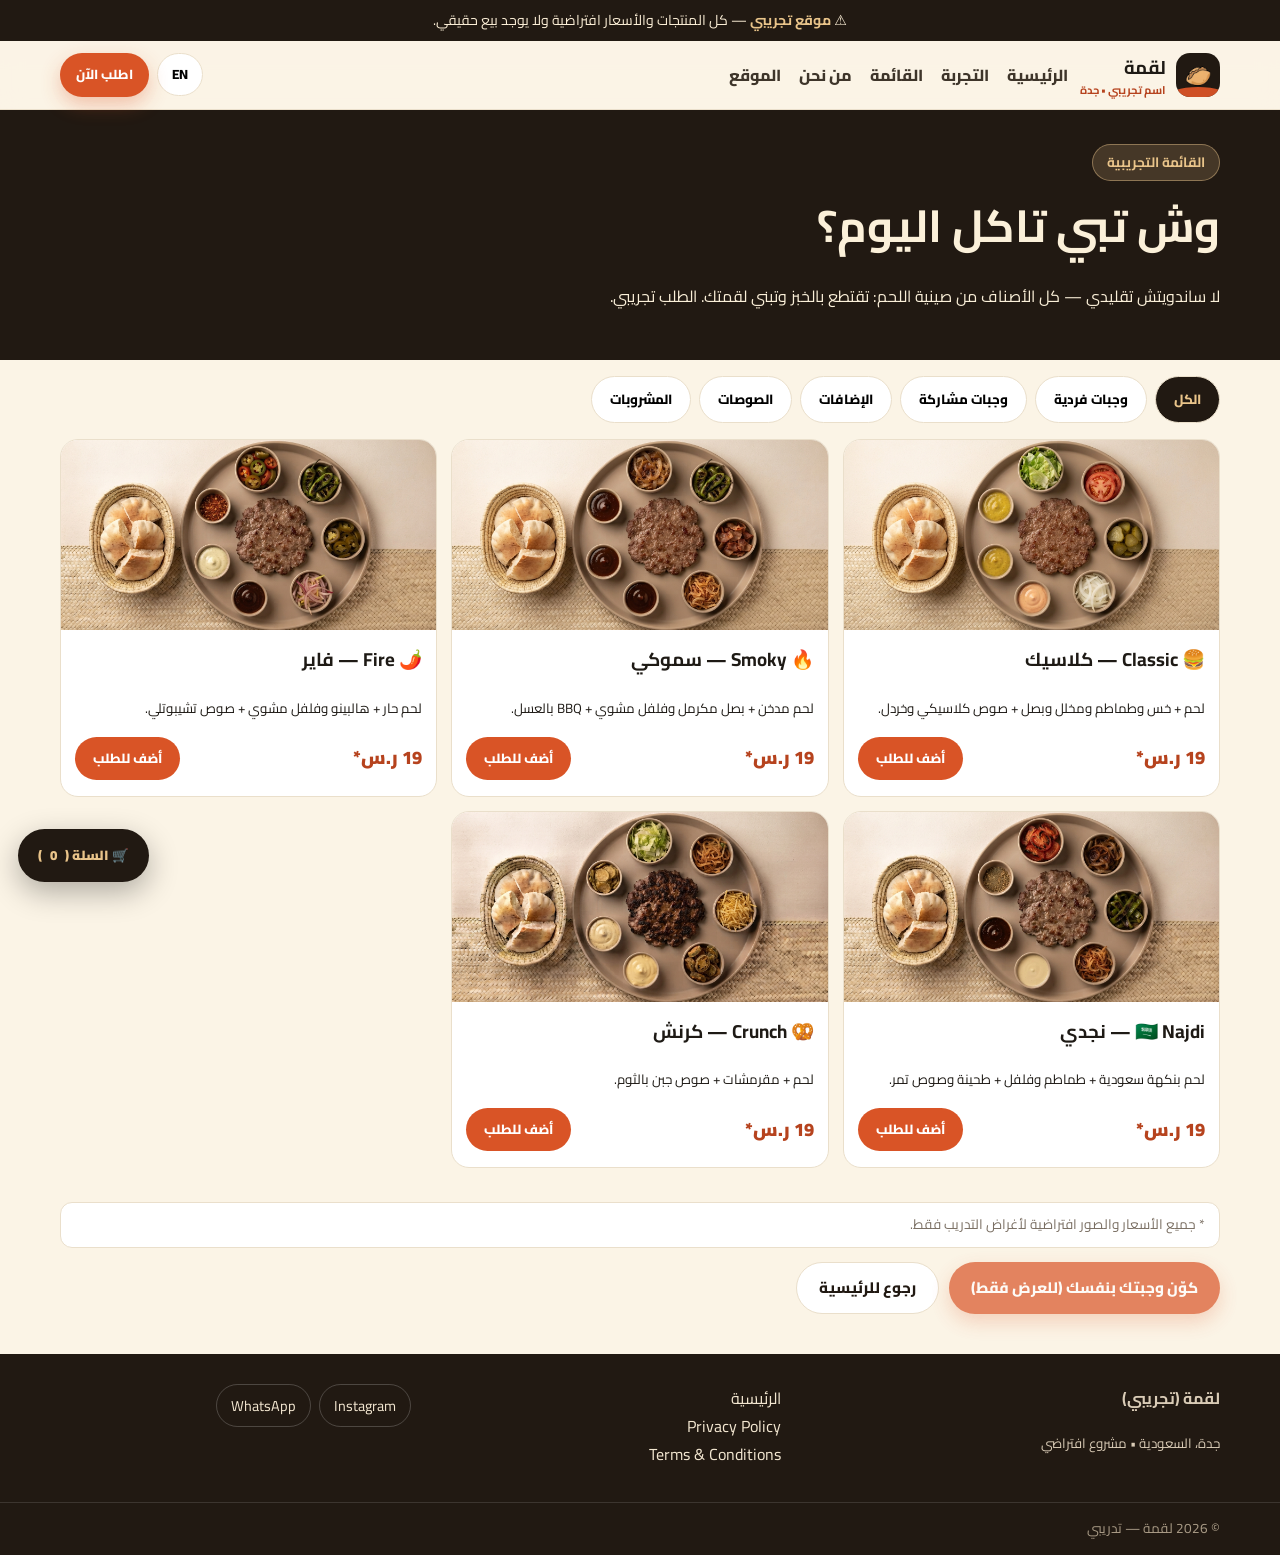
==== commit 9181542e: "تركيب شعار لقمة في الهيدر والفوتر والأيقونة" ====
--- a/menu.html
+++ b/menu.html
@@ -5,15 +5,17 @@
 <meta name="viewport" content="width=device-width,initial-scale=1">
 <title>القائمة | لقمة جدة (تجريبي)</title>
 <meta name="description" content="قائمة تجريبية: وجبات فردية ومشاركة وإضافات وصوصات ومشروبات. الأسعار افتراضية.">
-<link href="https://fonts.googleapis.com/css2?family=Cairo:wght@400;500;700;800;900&display=swap" rel="stylesheet">
+<link href="https://fonts.googleapis.com/css2?family=Cairo:wght@400;500;700;800;900&family=Poppins:wght@400;500;600;700;800&display=swap" rel="stylesheet">
 <link rel="stylesheet" href="assets/css/style.css">
+<link rel="icon" type="image/png" href="assets/img/logo.png">
+<link rel="apple-touch-icon" href="assets/img/logo.png">
 </head>
 <body>
 <a class="skip-link" href="#main">تخطي للمحتوى</a>
 <div class="demo-bar">⚠️ <strong>موقع تجريبي</strong> — كل المنتجات والأسعار افتراضية ولا يوجد بيع حقيقي.</div>
 <header class="site-header">
   <div class="container header-inner">
-    <a class="brand" href="index.html"><span class="brand-mark"><span>ل</span></span><span><b>لقمة</b><small>اسم تجريبي • جدة</small></span></a>
+    <a class="brand" href="index.html"><span class="brand-mark"><img src="assets/img/logo.png" alt="شعار لقمة"></span><span><b>لقمة</b><small>اسم تجريبي • جدة</small></span></a>
     <nav class="main-nav"><a href="index.html">الرئيسية</a><a href="index.html#tajriba">التجربة</a><a href="menu.html">القائمة</a><a href="index.html#why">من نحن</a><a href="index.html#place">الموقع</a></nav>
     <div class="header-actions"><button id="langToggle" class="lang-toggle">EN</button><a href="menu.html" class="btn btn-primary btn-sm">اطلب الآن</a><button class="menu-btn" aria-expanded="false" aria-label="فتح القائمة">☰</button></div>
   </div>
--- a/assets/css/style.css
+++ b/assets/css/style.css
@@ -22,6 +22,7 @@
   margin:0;font-family:var(--font);background:var(--cream);color:var(--ink);
   line-height:1.75;-webkit-font-smoothing:antialiased;
 }
+html[lang="en"] body{font-family:"Poppins","Cairo",system-ui,-apple-system,"Segoe UI",Tahoma,Arial,sans-serif;letter-spacing:0}
 [dir="ltr"] body{letter-spacing:0}
 img{max-width:100%;display:block}
 a{color:inherit}
@@ -38,6 +39,7 @@
 .brand-mark{width:44px;height:44px;border-radius:14px;background:var(--charcoal);color:var(--cream);display:grid;place-items:center;font-weight:900;font-size:1.3rem;position:relative;overflow:hidden}
 .brand-mark::after{content:"";position:absolute;inset:auto -10px -12px -10px;height:22px;background:var(--accent);border-radius:50% 50% 0 0;opacity:.95}
 .brand-mark span{position:relative;z-index:1}
+.brand-mark img{position:relative;z-index:1;width:100%;height:100%;object-fit:cover}
 .brand small{display:block;font-weight:700;font-size:.7rem;color:var(--accent-dark);line-height:1;margin-top:2px}
 .brand b{font-size:1.15rem;line-height:1}
 .main-nav{display:none}
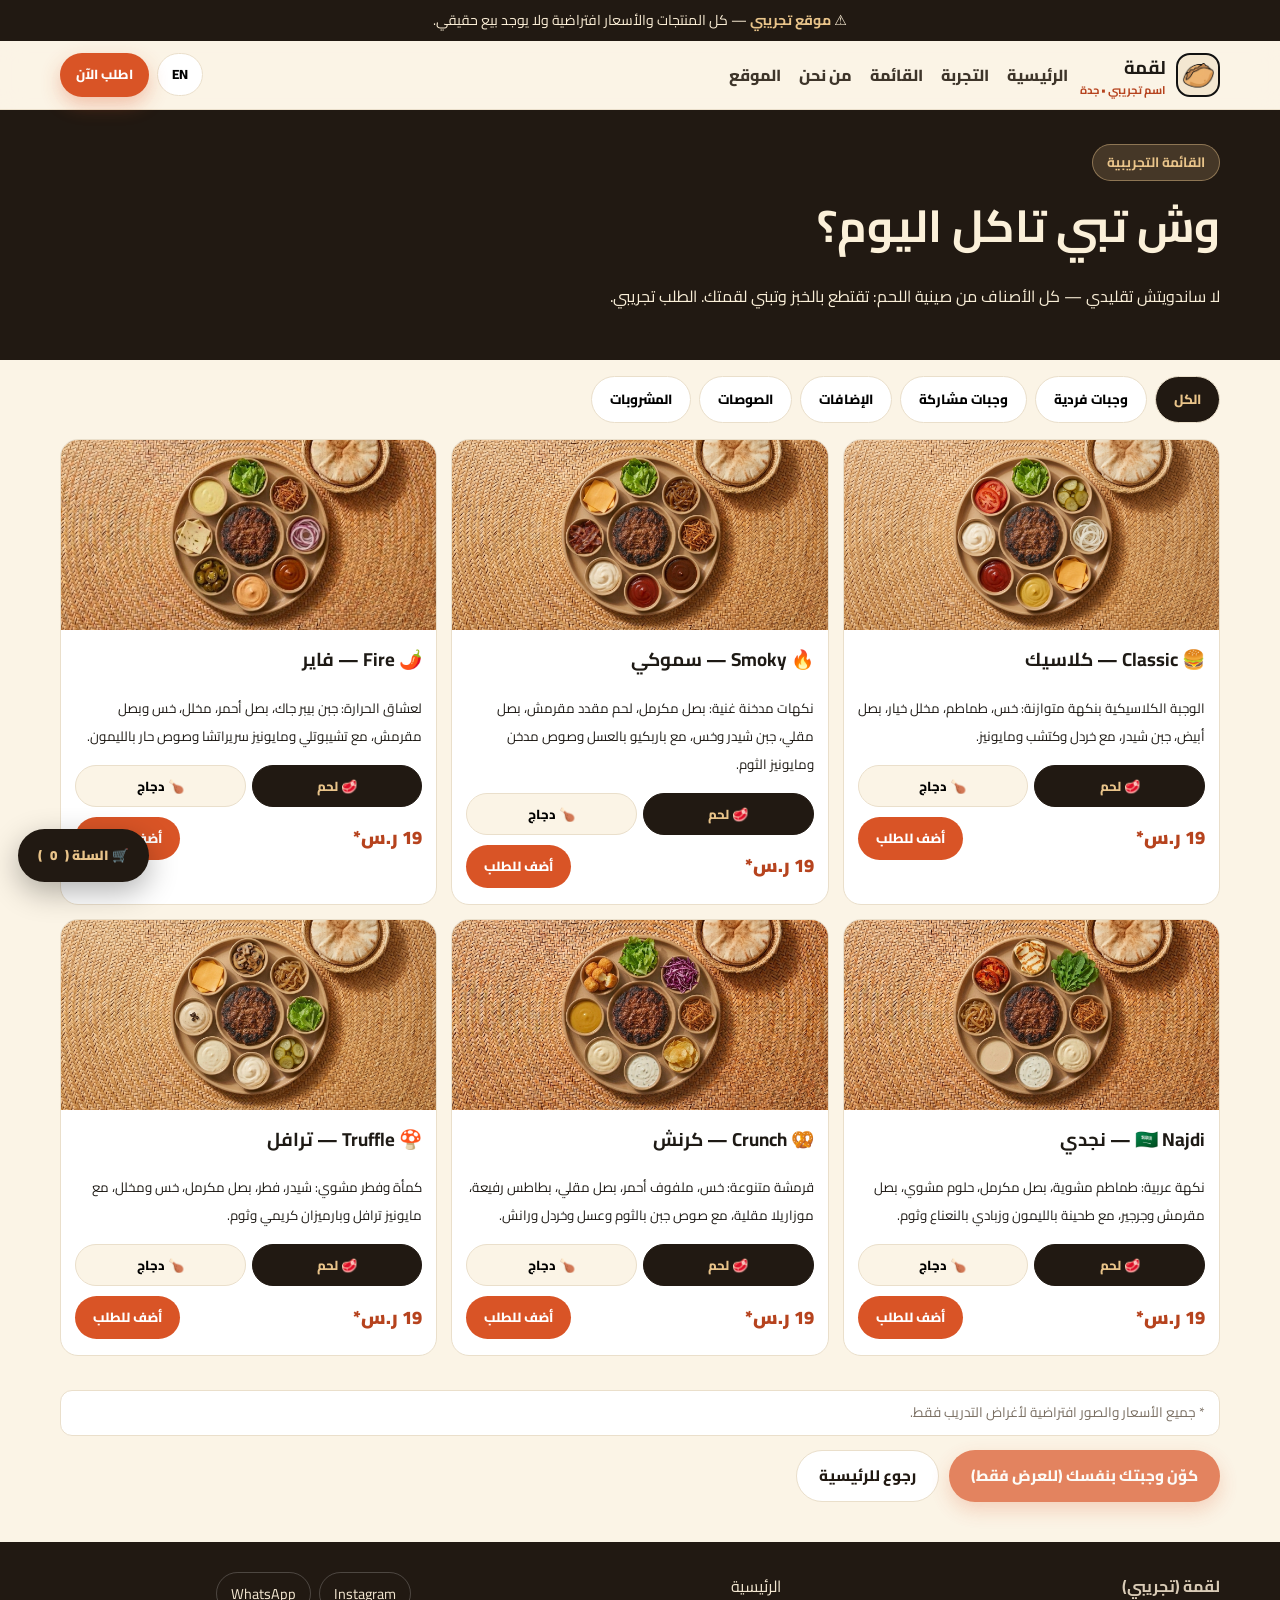
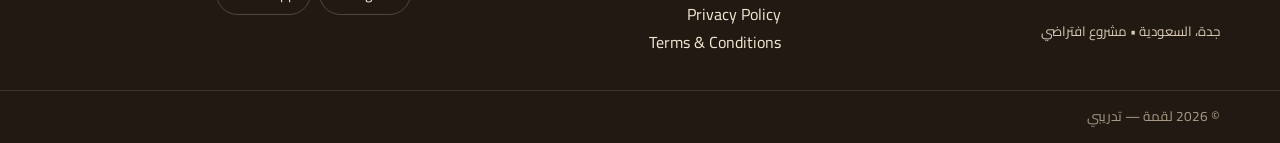
==== commit 54dc0628: "الوجبات الست بصور لحم/دجاج + زر تبديل البروتين + وجبة ترافل" ====
--- a/menu.html
+++ b/menu.html
@@ -36,11 +36,12 @@
 </div>
 
 <div class="menu-grid" id="menuGrid">
-<article class="dish" data-cat="single"><img src="assets/img/classic.jpg" alt="صينية كلاسيك: لحم مشوي مع الخس والطماطم والمخلل والبصل" loading="lazy"><div class="dish-body"><h3>🍔 Classic — كلاسيك</h3><p><small>لحم + خس وطماطم ومخلل وبصل + صوص كلاسيكي وخردل.</small></p><div class="dish-meta"><span class="dish-price">19 ر.س*</span><button class="add-btn" data-add="classic" data-name="Classic — كلاسيك" data-price="19" data-img="assets/img/classic.jpg">أضف للطلب</button></div></div></article>
-<article class="dish" data-cat="single"><img src="assets/img/smoky.jpg" alt="صينية سموكي: لحم مدخن مع البصل المكرمل والفلفل المشوي" loading="lazy"><div class="dish-body"><h3>🔥 Smoky — سموكي</h3><p><small>لحم مدخن + بصل مكرمل وفلفل مشوي + BBQ بالعسل.</small></p><div class="dish-meta"><span class="dish-price">19 ر.س*</span><button class="add-btn" data-add="smoky" data-name="Smoky — سموكي" data-price="19" data-img="assets/img/smoky.jpg">أضف للطلب</button></div></div></article>
-<article class="dish" data-cat="single"><img src="assets/img/fire.jpg" alt="صينية فاير: لحم حار مع الهالبينو والفلفل المشوي" loading="lazy"><div class="dish-body"><h3>🌶️ Fire — فاير</h3><p><small>لحم حار + هالبينو وفلفل مشوي + صوص تشيبوتلي.</small></p><div class="dish-meta"><span class="dish-price">19 ر.س*</span><button class="add-btn" data-add="fire" data-name="Fire — فاير" data-price="19" data-img="assets/img/fire.jpg">أضف للطلب</button></div></div></article>
-<article class="dish" data-cat="single"><img src="assets/img/najdi.jpg" alt="صينية نجدي: لحم بنكهة سعودية مع الطماطم والطحينة" loading="lazy"><div class="dish-body"><h3>🇸🇦 Najdi — نجدي</h3><p><small>لحم بنكهة سعودية + طماطم وفلفل + طحينة وصوص تمر.</small></p><div class="dish-meta"><span class="dish-price">19 ر.س*</span><button class="add-btn" data-add="najdi" data-name="Najdi — نجدي" data-price="19" data-img="assets/img/najdi.jpg">أضف للطلب</button></div></div></article>
-<article class="dish" data-cat="single"><img src="assets/img/crunch.jpg" alt="صينية كرنش: لحم مع المخلل المقلي والبصل المقرمش" loading="lazy"><div class="dish-body"><h3>🥨 Crunch — كرنش</h3><p><small>لحم + مقرمشات + صوص جبن بالثوم.</small></p><div class="dish-meta"><span class="dish-price">19 ر.س*</span><button class="add-btn" data-add="crunch" data-name="Crunch — كرنش" data-price="19" data-img="assets/img/crunch.jpg">أضف للطلب</button></div></div></article>
+<article class="dish" data-cat="single"><img src="assets/img/meal-classic-meat.jpg" alt="صينية كلاسيك باللحم" loading="lazy"><div class="dish-body"><h3>🍔 Classic — كلاسيك</h3><p><small>الوجبة الكلاسيكية بنكهة متوازنة: خس، طماطم، مخلل خيار، بصل أبيض، جبن شيدر، مع خردل وكتشب ومايونيز.</small></p><div class="protein-toggle"><button class="active" data-protein data-label="لحم" data-src="assets/img/meal-classic-meat.jpg" data-alt="صينية كلاسيك باللحم">🥩 لحم</button><button data-protein data-label="دجاج" data-src="assets/img/meal-classic-chicken.jpg" data-alt="صينية كلاسيك بالدجاج">🍗 دجاج</button></div><div class="dish-meta"><span class="dish-price">19 ر.س*</span><button class="add-btn" data-add="classic" data-name="Classic — كلاسيك" data-price="19" data-img="assets/img/meal-classic-meat.jpg">أضف للطلب</button></div></div></article>
+<article class="dish" data-cat="single"><img src="assets/img/meal-smoky-meat.jpg" alt="صينية سموكي باللحم" loading="lazy"><div class="dish-body"><h3>🔥 Smoky — سموكي</h3><p><small>نكهات مدخنة غنية: بصل مكرمل، لحم مقدد مقرمش، بصل مقلي، جبن شيدر وخس، مع باربكيو بالعسل وصوص مدخن ومايونيز الثوم.</small></p><div class="protein-toggle"><button class="active" data-protein data-label="لحم" data-src="assets/img/meal-smoky-meat.jpg" data-alt="صينية سموكي باللحم">🥩 لحم</button><button data-protein data-label="دجاج" data-src="assets/img/meal-smoky-chicken.jpg" data-alt="صينية سموكي بالدجاج">🍗 دجاج</button></div><div class="dish-meta"><span class="dish-price">19 ر.س*</span><button class="add-btn" data-add="smoky" data-name="Smoky — سموكي" data-price="19" data-img="assets/img/meal-smoky-meat.jpg">أضف للطلب</button></div></div></article>
+<article class="dish" data-cat="single"><img src="assets/img/meal-fire-meat.jpg" alt="صينية فاير باللحم" loading="lazy"><div class="dish-body"><h3>🌶️ Fire — فاير</h3><p><small>لعشاق الحرارة: جبن بيبر جاك، بصل أحمر، مخلل، خس وبصل مقرمش، مع تشيبوتلي ومايونيز سريراتشا وصوص حار بالليمون.</small></p><div class="protein-toggle"><button class="active" data-protein data-label="لحم" data-src="assets/img/meal-fire-meat.jpg" data-alt="صينية فاير باللحم">🥩 لحم</button><button data-protein data-label="دجاج" data-src="assets/img/meal-fire-chicken.jpg" data-alt="صينية فاير بالدجاج">🍗 دجاج</button></div><div class="dish-meta"><span class="dish-price">19 ر.س*</span><button class="add-btn" data-add="fire" data-name="Fire — فاير" data-price="19" data-img="assets/img/meal-fire-meat.jpg">أضف للطلب</button></div></div></article>
+<article class="dish" data-cat="single"><img src="assets/img/meal-najdi-meat.jpg" alt="صينية نجدي باللحم" loading="lazy"><div class="dish-body"><h3>🇸🇦 Najdi — نجدي</h3><p><small>نكهة عربية: طماطم مشوية، بصل مكرمل، حلوم مشوي، بصل مقرمش وجرجير، مع طحينة بالليمون وزبادي بالنعناع وثوم.</small></p><div class="protein-toggle"><button class="active" data-protein data-label="لحم" data-src="assets/img/meal-najdi-meat.jpg" data-alt="صينية نجدي باللحم">🥩 لحم</button><button data-protein data-label="دجاج" data-src="assets/img/meal-najdi-chicken.jpg" data-alt="صينية نجدي بالدجاج">🍗 دجاج</button></div><div class="dish-meta"><span class="dish-price">19 ر.س*</span><button class="add-btn" data-add="najdi" data-name="Najdi — نجدي" data-price="19" data-img="assets/img/meal-najdi-meat.jpg">أضف للطلب</button></div></div></article>
+<article class="dish" data-cat="single"><img src="assets/img/meal-crunch-meat.jpg" alt="صينية كرنش باللحم" loading="lazy"><div class="dish-body"><h3>🥨 Crunch — كرنش</h3><p><small>قرمشة متنوعة: خس، ملفوف أحمر، بصل مقلي، بطاطس رفيعة، موزاريلا مقلية، مع صوص جبن بالثوم وعسل وخردل ورانش.</small></p><div class="protein-toggle"><button class="active" data-protein data-label="لحم" data-src="assets/img/meal-crunch-meat.jpg" data-alt="صينية كرنش باللحم">🥩 لحم</button><button data-protein data-label="دجاج" data-src="assets/img/meal-crunch-chicken.jpg" data-alt="صينية كرنش بالدجاج">🍗 دجاج</button></div><div class="dish-meta"><span class="dish-price">19 ر.س*</span><button class="add-btn" data-add="crunch" data-name="Crunch — كرنش" data-price="19" data-img="assets/img/meal-crunch-meat.jpg">أضف للطلب</button></div></div></article>
+<article class="dish" data-cat="single"><img src="assets/img/meal-truffle-meat.jpg" alt="صينية ترافل باللحم" loading="lazy"><div class="dish-body"><h3>🍄 Truffle — ترافل</h3><p><small>كمأة وفطر مشوي: شيدر، فطر، بصل مكرمل، خس ومخلل، مع مايونيز ترافل وبارميزان كريمي وثوم.</small></p><div class="protein-toggle"><button class="active" data-protein data-label="لحم" data-src="assets/img/meal-truffle-meat.jpg" data-alt="صينية ترافل باللحم">🥩 لحم</button><button data-protein data-label="دجاج" data-src="assets/img/meal-truffle-chicken.jpg" data-alt="صينية ترافل بالدجاج">🍗 دجاج</button></div><div class="dish-meta"><span class="dish-price">19 ر.س*</span><button class="add-btn" data-add="truffle" data-name="Truffle — ترافل" data-price="19" data-img="assets/img/meal-truffle-meat.jpg">أضف للطلب</button></div></div></article>
 <!-- فردية -->
 <!-- مشاركة -->
 <!-- إضافات -->
--- a/assets/css/style.css
+++ b/assets/css/style.css
@@ -36,10 +36,9 @@
 .site-header{position:sticky;top:0;z-index:80;background:rgba(251,244,230,.92);backdrop-filter:blur(12px);border-bottom:1px solid var(--line)}
 .header-inner{display:flex;align-items:center;gap:12px;padding:12px 0}
 .brand{display:flex;align-items:center;gap:10px;text-decoration:none;font-weight:900}
-.brand-mark{width:44px;height:44px;border-radius:14px;background:var(--charcoal);color:var(--cream);display:grid;place-items:center;font-weight:900;font-size:1.3rem;position:relative;overflow:hidden}
-.brand-mark::after{content:"";position:absolute;inset:auto -10px -12px -10px;height:22px;background:var(--accent);border-radius:50% 50% 0 0;opacity:.95}
+.brand-mark{width:44px;height:44px;border-radius:14px;background:var(--cream-2);border:2px solid #111;display:grid;place-items:center;position:relative;overflow:hidden}
 .brand-mark span{position:relative;z-index:1}
-.brand-mark img{position:relative;z-index:1;width:100%;height:100%;object-fit:cover}
+.brand-mark img{position:relative;z-index:1;width:100%;height:100%;object-fit:cover;transform:scale(1.35)}
 .brand small{display:block;font-weight:700;font-size:.7rem;color:var(--accent-dark);line-height:1;margin-top:2px}
 .brand b{font-size:1.15rem;line-height:1}
 .main-nav{display:none}
@@ -192,8 +191,11 @@
 .dish-body h3{margin:0 0 4px}
 .dish-meta{display:flex;align-items:center;justify-content:space-between;margin-top:10px}
 .dish-price{font-weight:900;font-size:1.15rem;color:var(--accent-dark)}
-.add-btn{background:var(--accent);color:#fff;border:0;border-radius:999px;padding:9px 18px;font-family:inherit;font-weight:800;cursor:pointer;min-height:42px}
+.add-btn{background:var(--accent);color:#fff;border:0;border-radius:999px;padding:9px 18px;font-family:inherit;font-weight:800;cursor:pointer;min-height:42px;white-space:nowrap}
 .add-btn:hover{background:var(--accent-dark)}
+.protein-toggle{display:flex;gap:6px;margin:10px 0 2px}
+.protein-toggle button{flex:1;border:1px solid var(--line);background:var(--cream);border-radius:999px;padding:8px 6px;font-family:inherit;font-weight:800;font-size:.82rem;cursor:pointer;min-height:40px}
+.protein-toggle button.active{background:var(--charcoal);color:var(--bread);border-color:var(--charcoal)}
 /* طلب */
 .order-grid{display:grid;gap:14px;margin:18px 0 30px}
 .opt-card{background:#fff;border:1px solid var(--line);border-radius:18px;padding:16px}
